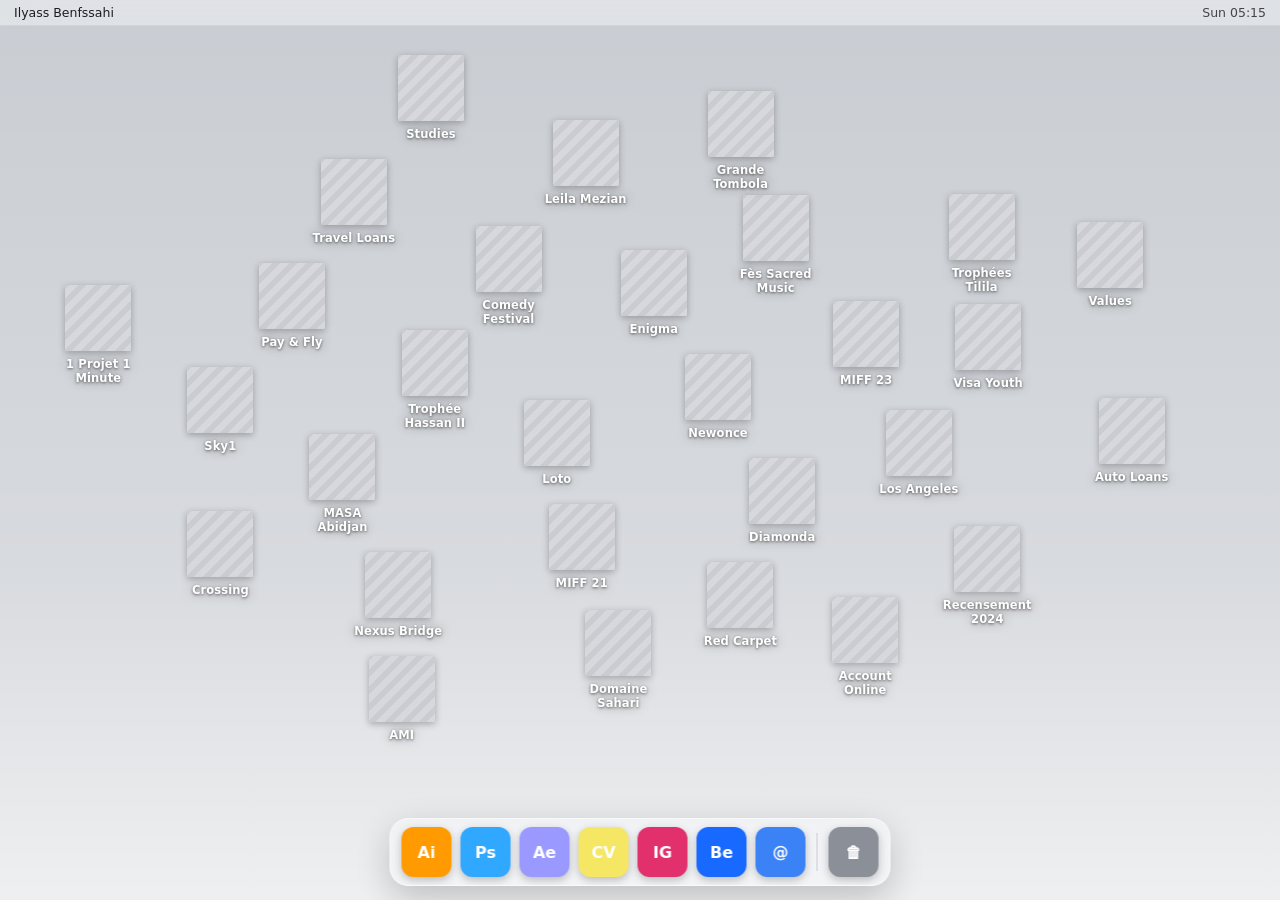
==== index.html @ 6f5c5b2f "Add files via upload" ====
<!DOCTYPE html>
<html lang="en">
<head>
<meta charset="utf-8">
<meta name="viewport" content="width=device-width, initial-scale=1">
<title>Ilyass Benfssahi</title>
<meta name="description" content="Graphic designer and art director. Casablanca.">
<meta property="og:title" content="Ilyass Benfssahi">
<meta property="og:type" content="website">
<link rel="stylesheet" href="styles.css">
</head>
<body>

<div class="wall" id="wall"></div>

<div class="menubar">
  <span class="menubar__name" id="mbName"></span>
  <span class="menubar__spacer"></span>
  <span class="menubar__clock" id="mbClock"></span>
</div>

<main class="desktop" id="desktop" aria-label="Desktop"></main>

<div class="windows" id="windows"></div>

<nav class="dock" id="dock" aria-label="Dock"></nav>

<!-- mobile falls back to a plain list -->
<section class="mlist" id="mlist" aria-label="Work"></section>

<script src="app.js"></script>
</body>
</html>
---- styles.css ----
/* =========================================================
   Desktop portfolio
   ========================================================= */

:root{
  --ui: -apple-system, BlinkMacSystemFont, "Segoe UI", Inter, system-ui, sans-serif;
  --label-shadow: 0 1px 3px rgba(0,0,0,.55), 0 0 12px rgba(0,0,0,.35);
  --sel: #2C6BED;
}

*,*::before,*::after{ box-sizing:border-box; }

html,body{ height:100%; }

body{
  margin:0;
  font-family:var(--ui);
  color:#fff;
  background:#B9BDC4;
  overflow:hidden;
  -webkit-font-smoothing:antialiased;
  user-select:none;
}

img{ display:block; max-width:100%; }
button{ font:inherit; color:inherit; background:none; border:0; padding:0; cursor:pointer; }

/* ---------- wallpaper ---------- */

.wall{
  position:fixed; inset:0;
  background:#C3C7CD center top / cover no-repeat;
  z-index:0;
}
.wall::after{
  content:"";
  position:absolute; inset:0;
  background:linear-gradient(180deg, rgba(255,255,255,.10), rgba(255,255,255,.34) 62%, rgba(255,255,255,.72));
}

/* ---------- menu bar ---------- */

.menubar{
  position:fixed; top:0; left:0; right:0; height:26px; z-index:60;
  display:flex; align-items:center; gap:14px;
  padding:0 14px;
  background:rgba(255,255,255,.42);
  backdrop-filter:blur(18px) saturate(160%);
  border-bottom:1px solid rgba(0,0,0,.06);
  color:#1B1D21;
  font-size:12.5px;
  font-weight:500;
}
.menubar__spacer{ flex:1; }
.menubar__clock{ font-variant-numeric:tabular-nums; opacity:.8; }

/* ---------- desktop icons ---------- */

.desktop{
  position:fixed; inset:26px 0 96px 0; z-index:10;
}

.icon{
  position:absolute;
  width:106px;
  display:flex; flex-direction:column; align-items:center; gap:5px;
  padding:5px 4px 6px;
  border-radius:7px;
  text-align:center;
  cursor:default;
  transition:background .12s;
}
.icon:hover{ background:rgba(255,255,255,.16); z-index:5; }
.icon.is-sel{ z-index:6; }
.icon.is-sel{ background:rgba(44,107,237,.28); }

.icon__thumb{
  width:66px; height:66px;
  object-fit:cover;
  border-radius:2px;
  background:#E8E8EA;
  box-shadow:0 2px 7px rgba(0,0,0,.28);
  pointer-events:none;
}
.icon__ph{
  width:66px; height:66px;
  border-radius:2px;
  background:repeating-linear-gradient(-45deg,#D6D8DC 0 6px,#CACCD1 6px 12px);
  box-shadow:0 2px 7px rgba(0,0,0,.28);
  pointer-events:none;
}
.icon__label{
  font-size:11.5px;
  font-weight:600;
  line-height:1.22;
  letter-spacing:.01em;
  text-shadow:var(--label-shadow);
  padding:1px 4px;
  border-radius:3px;
  pointer-events:none;
  overflow-wrap:anywhere;
}
.icon.is-sel .icon__label{ background:var(--sel); text-shadow:none; }

/* ---------- windows ---------- */

.windows{ position:fixed; inset:0; z-index:40; pointer-events:none; }

.win{
  position:absolute;
  width:min(760px, 88vw);
  max-height:78vh;
  display:flex; flex-direction:column;
  background:rgba(250,250,251,.96);
  backdrop-filter:blur(22px) saturate(150%);
  border:1px solid rgba(0,0,0,.13);
  border-radius:11px;
  box-shadow:0 26px 70px rgba(0,0,0,.34), 0 2px 8px rgba(0,0,0,.16);
  color:#16181C;
  pointer-events:auto;
  overflow:hidden;
  animation:pop .22s cubic-bezier(.2,.9,.3,1.2);
}
@keyframes pop{ from{ opacity:0; transform:scale(.94) translateY(8px); } }

.win__bar{
  display:flex; align-items:center; gap:8px;
  height:36px;
  padding:0 12px;
  background:rgba(236,237,239,.9);
  border-bottom:1px solid rgba(0,0,0,.09);
  cursor:grab;
  flex:none;
}
.win__bar:active{ cursor:grabbing; }

.dot{ width:12px; height:12px; border-radius:50%; flex:none; }
.dot--r{ background:#FF5F57; }
.dot--y{ background:#FEBC2E; }
.dot--g{ background:#28C840; }
.dot--r:hover{ filter:brightness(.9); }

.win__title{
  flex:1;
  text-align:center;
  font-size:13px;
  font-weight:600;
  color:#3A3D42;
  padding-right:52px;
  overflow:hidden; text-overflow:ellipsis; white-space:nowrap;
}

.win__body{
  overflow-y:auto;
  overscroll-behavior:contain;
  padding:22px 24px 28px;
  user-select:text;
}

.win__meta{
  display:flex; flex-wrap:wrap; gap:8px;
  margin-bottom:14px;
  font-size:11px;
  color:#6B6F76;
}
.win__meta span{
  border:1px solid rgba(0,0,0,.12);
  border-radius:3px;
  padding:2px 7px;
}
.win__text{
  font-size:14px;
  line-height:1.62;
  color:#3C4046;
  max-width:62ch;
  margin:0 0 20px;
  white-space:pre-line;
}
.win__media{ display:grid; gap:12px; }
.win__media img{ width:100%; border-radius:3px; background:#EDEEF0; }
.win__media .ph{
  aspect-ratio:4/3;
  border-radius:3px;
  display:grid; place-items:center;
  background:repeating-linear-gradient(-45deg,#E4E5E8 0 8px,#DBDCE0 8px 16px);
  color:#8C9098;
  font-size:12px;
}

/* ---------- dock ---------- */

.dock{
  position:fixed; z-index:50;
  left:50%; bottom:14px;
  transform:translateX(-50%);
  display:flex; align-items:flex-end; gap:9px;
  padding:8px 11px;
  background:rgba(255,255,255,.36);
  backdrop-filter:blur(24px) saturate(180%);
  border:1px solid rgba(255,255,255,.5);
  border-radius:19px;
  box-shadow:0 12px 34px rgba(0,0,0,.2);
  max-width:calc(100vw - 24px);
  overflow-x:auto;
  scrollbar-width:none;
}
.dock::-webkit-scrollbar{ display:none; }

.dockitem{
  position:relative;
  width:50px; height:50px;
  border-radius:12px;
  display:grid; place-items:center;
  font-size:16px; font-weight:700;
  color:#fff;
  box-shadow:0 3px 9px rgba(0,0,0,.24);
  transition:transform .18s cubic-bezier(.2,.9,.3,1.4);
  flex:none;
}
.dockitem img{ width:100%; height:100%; object-fit:cover; border-radius:12px; }
.dockitem:hover{ transform:translateY(-9px) scale(1.09); }

.dockitem__tip{
  position:absolute; bottom:calc(100% + 9px); left:50%;
  transform:translateX(-50%);
  background:rgba(28,30,34,.92);
  color:#fff;
  font-size:11px; font-weight:500;
  padding:3px 8px;
  border-radius:5px;
  white-space:nowrap;
  opacity:0; pointer-events:none;
  transition:opacity .16s;
}
.dockitem:hover .dockitem__tip{ opacity:1; }

.dock__sep{
  width:1px; height:38px;
  background:rgba(0,0,0,.16);
  margin:0 2px;
  align-self:center;
  flex:none;
}

/* ---------- mobile fallback ---------- */

.mlist{ display:none; }

@media (max-width:820px), (pointer:coarse){
  body{ overflow:auto; }
  .desktop,.windows,.dock{ display:none; }

  .wall{ position:absolute; height:62vh; }
  .wall::after{
    background:linear-gradient(180deg, rgba(255,255,255,.06), rgba(255,255,255,.55) 70%, #fff);
  }

  .menubar{ background:transparent; border:0; color:#fff; text-shadow:var(--label-shadow); }

  .mlist{
    display:block;
    position:relative; z-index:5;
    margin-top:52vh;
    background:#fff;
    border-radius:18px 18px 0 0;
    padding:22px 18px 60px;
    color:#16181C;
    min-height:60vh;
    box-shadow:0 -14px 40px rgba(0,0,0,.14);
  }
  .mlist__intro{
    font-size:17px; line-height:1.5; color:#3C4046;
    margin:0 0 24px; white-space:pre-line;
  }
  .mrow{
    display:flex; align-items:center; gap:13px;
    padding:11px 0;
    border-top:1px solid rgba(0,0,0,.09);
    width:100%; text-align:left;
  }
  .mrow img,.mrow .ph{
    width:52px; height:52px; flex:none;
    border-radius:3px; object-fit:cover;
    background:repeating-linear-gradient(-45deg,#E4E5E8 0 6px,#DBDCE0 6px 12px);
  }
  .mrow b{ display:block; font-size:15px; font-weight:600; }
  .mrow small{ display:block; font-size:12px; color:#7A7E85; }
  .mlinks{
    display:flex; flex-wrap:wrap; gap:14px;
    margin-top:28px; padding-top:18px;
    border-top:1px solid rgba(0,0,0,.09);
    font-size:13px; color:#2C6BED;
  }
}

@media (prefers-reduced-motion:reduce){
  *{ animation-duration:.001ms !important; transition-duration:.001ms !important; }
}
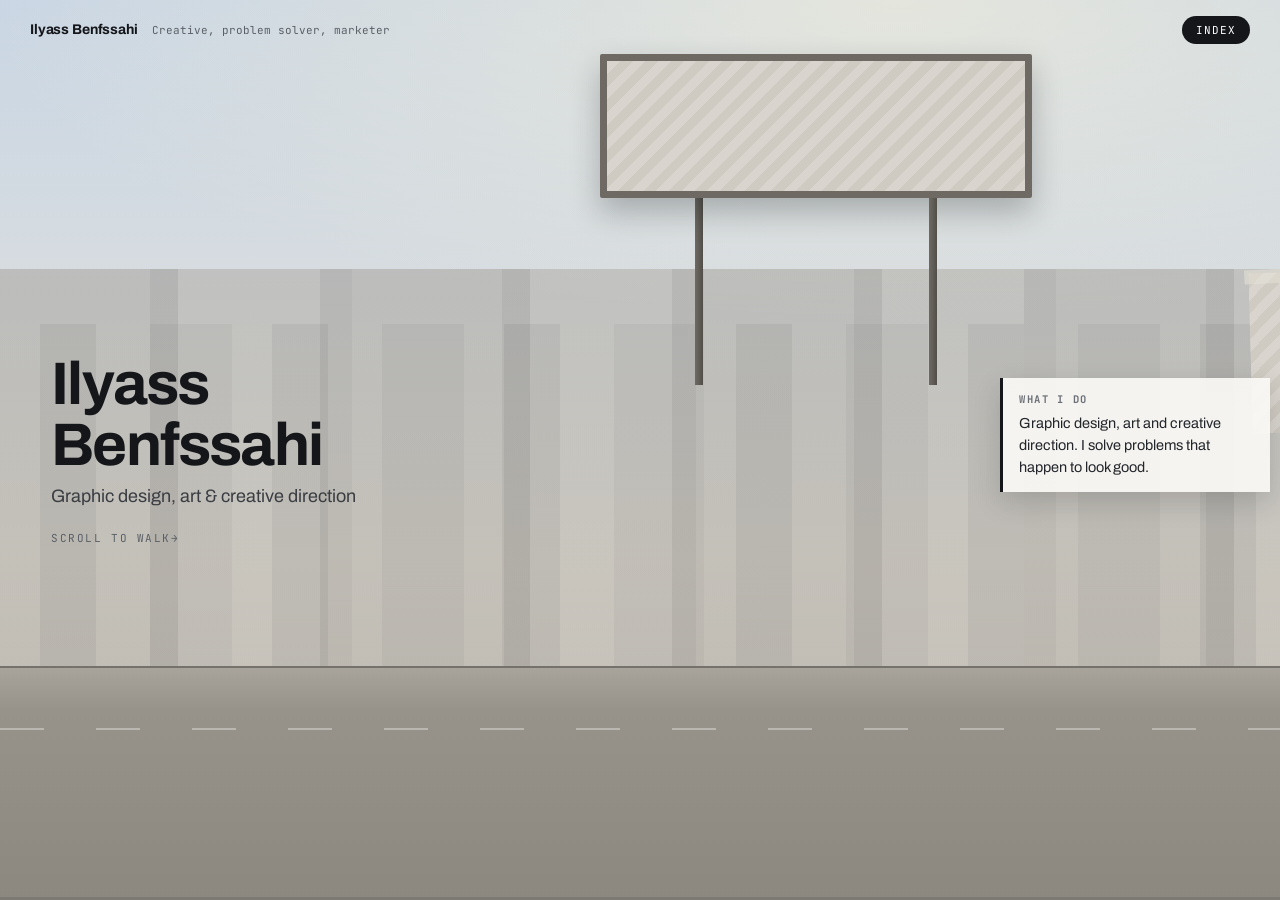
==== commit 12c81ebc: "Add files via upload" ====
--- a/index.html
+++ b/index.html
@@ -4,29 +4,57 @@
 <meta charset="utf-8">
 <meta name="viewport" content="width=device-width, initial-scale=1">
 <title>Ilyass Benfssahi</title>
-<meta name="description" content="Graphic designer and art director. Casablanca.">
+<meta name="description" content="Graphic design, art and creative direction. Casablanca.">
 <meta property="og:title" content="Ilyass Benfssahi">
 <meta property="og:type" content="website">
+<link rel="preconnect" href="https://fonts.googleapis.com">
+<link rel="preconnect" href="https://fonts.gstatic.com" crossorigin>
+<link href="https://fonts.googleapis.com/css2?family=Archivo:wght@400;500;600;700&family=JetBrains+Mono:wght@400;500&display=swap" rel="stylesheet">
 <link rel="stylesheet" href="styles.css">
 </head>
 <body>
 
-<div class="wall" id="wall"></div>
+<div class="sky" id="sky"></div>
 
-<div class="menubar">
-  <span class="menubar__name" id="mbName"></span>
-  <span class="menubar__spacer"></span>
-  <span class="menubar__clock" id="mbClock"></span>
+<header class="top">
+  <span class="top__name" id="tName"></span>
+  <span class="top__role" id="tRole"></span>
+  <span class="top__grow"></span>
+  <button class="top__index" id="tIndex">Index</button>
+</header>
+
+<!-- the street: one long horizontal strip -->
+<main class="street" id="street" aria-label="Street">
+  <div class="layer layer--far"  id="lFar"></div>
+  <div class="layer layer--mid"  id="lMid"></div>
+  <div class="layer layer--near" id="lNear"></div>
+  <div class="ground" id="ground"></div>
+  <div class="stage" id="stage"></div>
+</main>
+
+<div class="intro" id="intro">
+  <b id="iLine1"></b>
+  <span id="iLine2"></span>
+  <em id="iHint"></em>
 </div>
 
-<main class="desktop" id="desktop" aria-label="Desktop"></main>
+<div class="progress"><i id="progressBar"></i></div>
 
-<div class="windows" id="windows"></div>
+<!-- index overlay -->
+<div class="index" id="index" aria-hidden="true">
+  <button class="index__close" id="indexClose" aria-label="Close"></button>
+  <div class="index__inner">
+    <div class="index__services" id="idxServices"></div>
+    <ol class="index__list" id="idxList"></ol>
+    <div class="index__links" id="idxLinks"></div>
+  </div>
+</div>
 
-<nav class="dock" id="dock" aria-label="Dock"></nav>
-
-<!-- mobile falls back to a plain list -->
-<section class="mlist" id="mlist" aria-label="Work"></section>
+<!-- project sheet -->
+<div class="sheet" id="sheet" role="dialog" aria-modal="true" aria-hidden="true">
+  <button class="sheet__close" id="sheetClose" aria-label="Close"></button>
+  <div class="sheet__scroll" id="sheetScroll"></div>
+</div>
 
 <script src="app.js"></script>
 </body>
--- a/styles.css
+++ b/styles.css
@@ -1,11 +1,17 @@
 /* =========================================================
-   Desktop portfolio
+   The street
+   Work shown where it actually lives: billboards, walls,
+   windows, shelves. Scroll sideways to walk.
    ========================================================= */
 
 :root{
-  --ui: -apple-system, BlinkMacSystemFont, "Segoe UI", Inter, system-ui, sans-serif;
-  --label-shadow: 0 1px 3px rgba(0,0,0,.55), 0 0 12px rgba(0,0,0,.35);
-  --sel: #2C6BED;
+  --ui: "Archivo", system-ui, sans-serif;
+  --mono: "JetBrains Mono", ui-monospace, monospace;
+  --ink: #14161A;
+  --sky: #C9D6E4;
+  --concrete: #B9B4AC;
+  --concrete-d: #9C978F;
+  --shadow: rgba(20,22,26,.26);
 }
 
 *,*::before,*::after{ box-sizing:border-box; }
@@ -15,283 +21,505 @@
 body{
   margin:0;
   font-family:var(--ui);
-  color:#fff;
-  background:#B9BDC4;
+  color:var(--ink);
+  background:var(--sky);
   overflow:hidden;
   -webkit-font-smoothing:antialiased;
-  user-select:none;
 }
 
 img{ display:block; max-width:100%; }
 button{ font:inherit; color:inherit; background:none; border:0; padding:0; cursor:pointer; }
-
-/* ---------- wallpaper ---------- */
-
-.wall{
-  position:fixed; inset:0;
-  background:#C3C7CD center top / cover no-repeat;
-  z-index:0;
-}
-.wall::after{
+ol,ul{ margin:0; padding:0; list-style:none; }
+
+/* ---------- sky ---------- */
+
+.sky{
+  position:fixed; inset:0; z-index:0;
+  background:
+    linear-gradient(180deg, var(--sky) 0%, #E4E2DC 62%, #D8D4CC 100%);
+}
+.sky::after{
   content:"";
   position:absolute; inset:0;
-  background:linear-gradient(180deg, rgba(255,255,255,.10), rgba(255,255,255,.34) 62%, rgba(255,255,255,.72));
-}
-
-/* ---------- menu bar ---------- */
-
-.menubar{
-  position:fixed; top:0; left:0; right:0; height:26px; z-index:60;
-  display:flex; align-items:center; gap:14px;
-  padding:0 14px;
-  background:rgba(255,255,255,.42);
-  backdrop-filter:blur(18px) saturate(160%);
-  border-bottom:1px solid rgba(0,0,0,.06);
-  color:#1B1D21;
-  font-size:12.5px;
-  font-weight:500;
-}
-.menubar__spacer{ flex:1; }
-.menubar__clock{ font-variant-numeric:tabular-nums; opacity:.8; }
-
-/* ---------- desktop icons ---------- */
-
-.desktop{
-  position:fixed; inset:26px 0 96px 0; z-index:10;
-}
-
-.icon{
+  background:radial-gradient(120% 60% at 70% 0%, rgba(255,244,214,.5), transparent 60%);
+}
+
+/* ---------- the scrolling strip ---------- */
+
+.street{
+  position:fixed; inset:0; z-index:1;
+  overflow-x:auto;
+  overflow-y:hidden;
+  scrollbar-width:none;
+  -webkit-overflow-scrolling:touch;
+}
+.street::-webkit-scrollbar{ display:none; }
+
+.layer,.ground,.stage{
+  position:absolute; top:0; left:0;
+  height:100%;
+  pointer-events:none;
+}
+.stage{ pointer-events:none; }
+
+/* parallax bands, drawn in CSS until real art is dropped in */
+
+.layer--far{
+  background-repeat:repeat-x;
+  background-position:left 62%;
+  background-size:auto 42%;
+  opacity:.42;
+  filter:saturate(.5);
+}
+.layer--mid{
+  background-repeat:repeat-x;
+  background-position:left 68%;
+  background-size:auto 56%;
+  opacity:.72;
+}
+.layer--near{
+  background-repeat:repeat-x;
+  background-position:left bottom;
+  background-size:auto 74%;
+}
+
+/* fallback skyline when no scene art is supplied */
+.layer--far.is-drawn{
+  background-image:
+    repeating-linear-gradient(90deg,
+      transparent 0 40px,
+      rgba(90,96,106,.30) 40px 96px,
+      transparent 96px 150px,
+      rgba(90,96,106,.22) 150px 232px);
+}
+.layer--mid.is-drawn{
+  background-image:
+    repeating-linear-gradient(90deg,
+      rgba(148,142,132,.55) 0 150px,
+      rgba(126,120,111,.55) 150px 178px,
+      rgba(160,154,144,.55) 178px 320px,
+      rgba(132,126,117,.55) 320px 352px);
+}
+
+.ground{
+  height:26%;
+  top:auto; bottom:0;
+  background:
+    linear-gradient(180deg, #A9A49B 0%, #97928A 18%, #8C877F 100%);
+  border-top:2px solid rgba(60,58,54,.28);
+}
+.ground::before{
+  content:"";
+  position:absolute; left:0; right:0; top:26%;
+  height:2px;
+  background:repeating-linear-gradient(90deg,
+    rgba(255,255,255,.34) 0 44px, transparent 44px 96px);
+}
+
+/* =========================================================
+   SURFACES
+   ========================================================= */
+
+.slot{
   position:absolute;
-  width:106px;
-  display:flex; flex-direction:column; align-items:center; gap:5px;
-  padding:5px 4px 6px;
-  border-radius:7px;
-  text-align:center;
-  cursor:default;
-  transition:background .12s;
-}
-.icon:hover{ background:rgba(255,255,255,.16); z-index:5; }
-.icon.is-sel{ z-index:6; }
-.icon.is-sel{ background:rgba(44,107,237,.28); }
-
-.icon__thumb{
-  width:66px; height:66px;
-  object-fit:cover;
+  pointer-events:auto;
+  cursor:pointer;
+  transition:transform .5s cubic-bezier(.2,.9,.3,1.1);
+}
+.slot:hover{ transform:translateY(-4px); }
+.slot:focus-visible{ outline:3px solid #2C6BED; outline-offset:6px; }
+
+.slot__art{
+  position:absolute; inset:0;
+  overflow:hidden;
+  background:repeating-linear-gradient(-45deg,#D9D5CE 0 9px,#CFCAC2 9px 18px);
+}
+.slot__art img{ width:100%; height:100%; object-fit:cover; }
+
+.slot__cap{
+  position:absolute;
+  left:0; top:calc(100% + 7px);
+  font-family:var(--mono);
+  font-size:11px;
+  letter-spacing:.02em;
+  color:#3A3D42;
+  white-space:nowrap;
+  opacity:0;
+  transform:translateY(-4px);
+  transition:opacity .3s, transform .3s;
+}
+.slot:hover .slot__cap{ opacity:1; transform:none; }
+
+/* billboard — panel on two legs */
+.slot--billboard .slot__art{
+  border:7px solid #6E6A63;
   border-radius:2px;
-  background:#E8E8EA;
-  box-shadow:0 2px 7px rgba(0,0,0,.28);
+  box-shadow:0 14px 30px var(--shadow);
+}
+.slot--billboard::before,
+.slot--billboard::after{
+  content:"";
+  position:absolute; top:100%;
+  width:8px; height:130%;
+  background:linear-gradient(90deg,#6E6A63,#514E49);
+}
+.slot--billboard::before{ left:22%; }
+.slot--billboard::after{ right:22%; }
+
+/* pasted poster — torn edges, slight tilt */
+.slot--poster{ transform:rotate(var(--tilt,-.8deg)); }
+.slot--poster:hover{ transform:rotate(0deg) translateY(-4px); }
+.slot--poster .slot__art{
+  box-shadow:0 4px 12px rgba(20,22,26,.2);
+  clip-path:polygon(0 1%,100% 0,99.4% 99%,.6% 100%);
+}
+.slot--poster::after{
+  content:"";
+  position:absolute; inset:-4px -4px auto -4px; height:14px;
+  background:rgba(230,226,216,.55);
+  transform:rotate(-1.6deg);
+}
+
+/* bus shelter — glass panel in a frame */
+.slot--shelter .slot__art{
+  border:5px solid #55565A;
+  border-radius:3px;
+  box-shadow:0 10px 26px var(--shadow), inset 0 0 0 3px rgba(255,255,255,.5);
+}
+.slot--shelter::after{
+  content:"";
+  position:absolute; inset:0;
+  background:linear-gradient(112deg, rgba(255,255,255,.34) 0 22%, transparent 46%);
   pointer-events:none;
 }
-.icon__ph{
-  width:66px; height:66px;
+
+/* shop / branch window */
+.slot--window .slot__art,
+.slot--gallery .slot__art,
+.slot--vitrine .slot__art{
+  border:9px solid #4E4B47;
   border-radius:2px;
-  background:repeating-linear-gradient(-45deg,#D6D8DC 0 6px,#CACCD1 6px 12px);
-  box-shadow:0 2px 7px rgba(0,0,0,.28);
+  box-shadow:0 12px 30px var(--shadow), inset 0 0 26px rgba(0,0,0,.16);
+}
+.slot--window::after,
+.slot--gallery::after,
+.slot--vitrine::after{
+  content:"";
+  position:absolute; inset:0;
+  background:linear-gradient(100deg, rgba(255,255,255,.30) 0 30%, transparent 52%);
   pointer-events:none;
 }
-.icon__label{
-  font-size:11.5px;
-  font-weight:600;
-  line-height:1.22;
-  letter-spacing:.01em;
-  text-shadow:var(--label-shadow);
-  padding:1px 4px;
+
+/* shelf */
+.slot--shelf .slot__art{ box-shadow:0 8px 18px var(--shadow); }
+.slot--shelf::after{
+  content:"";
+  position:absolute; left:-14%; right:-14%; top:100%;
+  height:9px;
+  background:linear-gradient(180deg,#8E8880,#6F6A63);
+  border-radius:1px;
+}
+
+/* kiosk */
+.slot--kiosk .slot__art{
+  border:6px solid #3F5C52;
   border-radius:3px;
+  box-shadow:0 10px 24px var(--shadow);
+}
+
+/* flyer on the pavement */
+.slot--flyer{ transform:rotate(var(--tilt,7deg)); }
+.slot--flyer:hover{ transform:rotate(3deg) translateY(-3px); }
+.slot--flyer .slot__art{ box-shadow:0 3px 8px rgba(20,22,26,.28); }
+
+/* video board — lit screen */
+.slot--screen .slot__art{
+  border:5px solid #24262A;
+  border-radius:4px;
+  box-shadow:0 0 34px rgba(120,170,255,.35), 0 14px 30px var(--shadow);
+}
+.slot--screen::after{
+  content:"";
+  position:absolute; inset:0;
+  background:repeating-linear-gradient(180deg, rgba(255,255,255,.07) 0 2px, transparent 2px 4px);
   pointer-events:none;
-  overflow-wrap:anywhere;
-}
-.icon.is-sel .icon__label{ background:var(--sel); text-shadow:none; }
-
-/* ---------- windows ---------- */
-
-.windows{ position:fixed; inset:0; z-index:40; pointer-events:none; }
-
-.win{
+}
+
+/* =========================================================
+   SIGNS — the written bits, mounted on the wall
+   ========================================================= */
+
+.sign{
   position:absolute;
-  width:min(760px, 88vw);
-  max-height:78vh;
-  display:flex; flex-direction:column;
-  background:rgba(250,250,251,.96);
-  backdrop-filter:blur(22px) saturate(150%);
-  border:1px solid rgba(0,0,0,.13);
-  border-radius:11px;
-  box-shadow:0 26px 70px rgba(0,0,0,.34), 0 2px 8px rgba(0,0,0,.16);
-  color:#16181C;
+  width:270px;
   pointer-events:auto;
-  overflow:hidden;
-  animation:pop .22s cubic-bezier(.2,.9,.3,1.2);
-}
-@keyframes pop{ from{ opacity:0; transform:scale(.94) translateY(8px); } }
-
-.win__bar{
-  display:flex; align-items:center; gap:8px;
-  height:36px;
-  padding:0 12px;
-  background:rgba(236,237,239,.9);
-  border-bottom:1px solid rgba(0,0,0,.09);
-  cursor:grab;
-  flex:none;
-}
-.win__bar:active{ cursor:grabbing; }
-
-.dot{ width:12px; height:12px; border-radius:50%; flex:none; }
-.dot--r{ background:#FF5F57; }
-.dot--y{ background:#FEBC2E; }
-.dot--g{ background:#28C840; }
-.dot--r:hover{ filter:brightness(.9); }
-
-.win__title{
-  flex:1;
-  text-align:center;
-  font-size:13px;
-  font-weight:600;
+  background:rgba(250,249,246,.92);
+  border-left:3px solid var(--ink);
+  padding:14px 16px;
+  box-shadow:0 10px 26px rgba(20,22,26,.16);
+}
+.sign b{
+  display:block;
+  font-family:var(--mono);
+  font-size:10.5px;
+  letter-spacing:.16em;
+  text-transform:uppercase;
+  color:#6B6F76;
+  margin-bottom:7px;
+}
+.sign p{
+  margin:0;
+  font-size:14.5px;
+  line-height:1.5;
+  color:#22252A;
+}
+
+/* =========================================================
+   CHROME
+   ========================================================= */
+
+.top{
+  position:fixed; top:0; left:0; right:0; z-index:20;
+  display:flex; align-items:baseline; gap:14px;
+  padding:16px clamp(14px,3vw,30px);
+  pointer-events:none;
+}
+.top__name{
+  font-size:14px; font-weight:700; letter-spacing:-.01em;
+}
+.top__role{
+  font-family:var(--mono); font-size:11px; color:#5A5F66;
+}
+.top__grow{ flex:1; }
+.top__index{
+  pointer-events:auto;
+  font-family:var(--mono);
+  font-size:11px;
+  letter-spacing:.1em;
+  text-transform:uppercase;
+  background:var(--ink); color:#fff;
+  padding:7px 14px;
+  border-radius:100px;
+}
+
+.intro{
+  position:fixed; z-index:15;
+  left:clamp(14px,4vw,54px);
+  top:50%; transform:translateY(-50%);
+  max-width:min(420px, 74vw);
+  transition:opacity .5s, transform .5s;
+}
+.intro.is-gone{ opacity:0; transform:translateY(-50%) translateX(-22px); pointer-events:none; }
+.intro b{
+  display:block;
+  font-size:clamp(30px,5.4vw,60px);
+  line-height:1.02;
+  letter-spacing:-.03em;
+  margin-bottom:10px;
+}
+.intro span{
+  display:block;
+  font-size:clamp(14px,1.5vw,18px);
   color:#3A3D42;
-  padding-right:52px;
-  overflow:hidden; text-overflow:ellipsis; white-space:nowrap;
-}
-
-.win__body{
+  margin-bottom:22px;
+}
+.intro em{
+  font-family:var(--mono);
+  font-style:normal;
+  font-size:11px;
+  letter-spacing:.14em;
+  text-transform:uppercase;
+  color:#5A5F66;
+}
+.intro em::after{
+  content:" →";
+  display:inline-block;
+  animation:nudge 1.9s ease-in-out infinite;
+}
+@keyframes nudge{ 0%,100%{transform:translateX(0)} 50%{transform:translateX(6px)} }
+
+.progress{
+  position:fixed; left:0; right:0; bottom:0; z-index:20;
+  height:3px; background:rgba(20,22,26,.12);
+}
+.progress i{
+  display:block; height:100%; width:0;
+  background:var(--ink);
+}
+
+/* =========================================================
+   INDEX OVERLAY
+   ========================================================= */
+
+.index{
+  position:fixed; inset:0; z-index:40;
+  background:#F4F2ED;
   overflow-y:auto;
-  overscroll-behavior:contain;
-  padding:22px 24px 28px;
-  user-select:text;
-}
-
-.win__meta{
-  display:flex; flex-wrap:wrap; gap:8px;
-  margin-bottom:14px;
-  font-size:11px;
+  clip-path:inset(0 0 100% 0);
+  transition:clip-path .6s cubic-bezier(.65,0,.35,1);
+  visibility:hidden;
+}
+.index.is-open{ clip-path:inset(0 0 0 0); visibility:visible; }
+
+.index__inner{
+  max-width:1180px;
+  margin:0 auto;
+  padding:clamp(60px,9vh,110px) clamp(18px,4vw,54px) 70px;
+}
+
+.index__services{
+  display:grid;
+  grid-template-columns:repeat(auto-fit,minmax(180px,1fr));
+  gap:clamp(18px,3vw,40px);
+  padding-bottom:clamp(28px,4vw,50px);
+  border-bottom:1px solid rgba(20,22,26,.14);
+  margin-bottom:clamp(28px,4vw,50px);
+}
+.index__services h3{
+  font-family:var(--mono);
+  font-size:10.5px; font-weight:500;
+  letter-spacing:.16em; text-transform:uppercase;
   color:#6B6F76;
-}
-.win__meta span{
-  border:1px solid rgba(0,0,0,.12);
-  border-radius:3px;
-  padding:2px 7px;
-}
-.win__text{
-  font-size:14px;
-  line-height:1.62;
-  color:#3C4046;
+  margin:0 0 10px;
+}
+.index__services li{
+  font-size:14px; line-height:1.7; color:#22252A;
+}
+
+.index__list li{ border-bottom:1px solid rgba(20,22,26,.1); }
+.index__list button{
+  display:flex; align-items:baseline; gap:16px;
+  width:100%; text-align:left;
+  padding:13px 2px;
+}
+.index__list .n{
+  font-family:var(--mono); font-size:11px; color:#8A8F98; width:26px; flex:none;
+}
+.index__list .t{
+  font-size:clamp(17px,2vw,25px); font-weight:600; letter-spacing:-.02em;
+  flex:1 1 auto;
+}
+.index__list .c{ font-size:13px; color:#5A5F66; }
+.index__list button:hover .t{ text-decoration:underline; text-underline-offset:3px; }
+
+.index__links{
+  display:flex; gap:clamp(14px,2.4vw,32px); flex-wrap:wrap;
+  margin-top:clamp(30px,5vw,56px);
+  padding-top:20px;
+  border-top:1px solid rgba(20,22,26,.14);
+  font-family:var(--mono); font-size:11.5px;
+}
+
+.index__close,.sheet__close{
+  position:fixed; z-index:3;
+  top:clamp(14px,2.4vw,26px); right:clamp(14px,3vw,30px);
+  width:38px; height:38px; border-radius:50%;
+  background:var(--ink);
+  transition:transform .45s cubic-bezier(.2,.9,.3,1.2);
+}
+.index__close::before,.index__close::after,
+.sheet__close::before,.sheet__close::after{
+  content:""; position:absolute; top:50%; left:50%;
+  width:13px; height:1.5px; background:#fff;
+}
+.index__close::before,.sheet__close::before{ transform:translate(-50%,-50%) rotate(45deg); }
+.index__close::after, .sheet__close::after{ transform:translate(-50%,-50%) rotate(-45deg); }
+.index__close:hover,.sheet__close:hover{ transform:rotate(90deg); }
+
+/* =========================================================
+   PROJECT SHEET
+   ========================================================= */
+
+.sheet{
+  position:fixed; inset:0; z-index:50;
+  background:#FAF9F6;
+  transform:translateY(100%);
+  transition:transform .6s cubic-bezier(.65,0,.35,1);
+  visibility:hidden;
+}
+.sheet.is-open{ transform:none; visibility:visible; }
+
+.sheet__scroll{
+  height:100%; overflow-y:auto; overscroll-behavior:contain;
+  padding:clamp(56px,9vh,100px) clamp(18px,4vw,54px) 80px;
+}
+.sheet__inner{ max-width:960px; margin:0 auto; }
+
+.sheet__eyebrow{
+  font-family:var(--mono); font-size:11px;
+  letter-spacing:.16em; text-transform:uppercase; color:#6B6F76;
+}
+.sheet__title{
+  font-size:clamp(28px,5.4vw,62px);
+  line-height:1.02; letter-spacing:-.03em;
+  margin:10px 0 18px;
+}
+.sheet__meta{
+  display:flex; flex-wrap:wrap; gap:10px;
+  padding:12px 0;
+  border-top:1px solid rgba(20,22,26,.14);
+  border-bottom:1px solid rgba(20,22,26,.14);
+  font-family:var(--mono); font-size:11px; color:#5A5F66;
+}
+.sheet__text{
+  font-size:clamp(14px,1.4vw,17px);
+  line-height:1.68; color:#2E3136;
   max-width:62ch;
-  margin:0 0 20px;
+  margin:clamp(20px,3vw,34px) 0;
   white-space:pre-line;
 }
-.win__media{ display:grid; gap:12px; }
-.win__media img{ width:100%; border-radius:3px; background:#EDEEF0; }
-.win__media .ph{
-  aspect-ratio:4/3;
-  border-radius:3px;
+.sheet__media{ display:grid; gap:12px; }
+.sheet__media img,.sheet__media video{ width:100%; border-radius:4px; background:#EAE7E1; }
+.sheet__media .ph{
+  aspect-ratio:4/3; border-radius:4px;
   display:grid; place-items:center;
-  background:repeating-linear-gradient(-45deg,#E4E5E8 0 8px,#DBDCE0 8px 16px);
-  color:#8C9098;
-  font-size:12px;
-}
-
-/* ---------- dock ---------- */
-
-.dock{
-  position:fixed; z-index:50;
-  left:50%; bottom:14px;
-  transform:translateX(-50%);
-  display:flex; align-items:flex-end; gap:9px;
-  padding:8px 11px;
-  background:rgba(255,255,255,.36);
-  backdrop-filter:blur(24px) saturate(180%);
-  border:1px solid rgba(255,255,255,.5);
-  border-radius:19px;
-  box-shadow:0 12px 34px rgba(0,0,0,.2);
-  max-width:calc(100vw - 24px);
-  overflow-x:auto;
-  scrollbar-width:none;
-}
-.dock::-webkit-scrollbar{ display:none; }
-
-.dockitem{
-  position:relative;
-  width:50px; height:50px;
-  border-radius:12px;
-  display:grid; place-items:center;
-  font-size:16px; font-weight:700;
-  color:#fff;
-  box-shadow:0 3px 9px rgba(0,0,0,.24);
-  transition:transform .18s cubic-bezier(.2,.9,.3,1.4);
-  flex:none;
-}
-.dockitem img{ width:100%; height:100%; object-fit:cover; border-radius:12px; }
-.dockitem:hover{ transform:translateY(-9px) scale(1.09); }
-
-.dockitem__tip{
-  position:absolute; bottom:calc(100% + 9px); left:50%;
-  transform:translateX(-50%);
-  background:rgba(28,30,34,.92);
-  color:#fff;
-  font-size:11px; font-weight:500;
-  padding:3px 8px;
-  border-radius:5px;
-  white-space:nowrap;
-  opacity:0; pointer-events:none;
-  transition:opacity .16s;
-}
-.dockitem:hover .dockitem__tip{ opacity:1; }
-
-.dock__sep{
-  width:1px; height:38px;
-  background:rgba(0,0,0,.16);
-  margin:0 2px;
-  align-self:center;
-  flex:none;
-}
-
-/* ---------- mobile fallback ---------- */
-
-.mlist{ display:none; }
-
-@media (max-width:820px), (pointer:coarse){
-  body{ overflow:auto; }
-  .desktop,.windows,.dock{ display:none; }
-
-  .wall{ position:absolute; height:62vh; }
-  .wall::after{
-    background:linear-gradient(180deg, rgba(255,255,255,.06), rgba(255,255,255,.55) 70%, #fff);
-  }
-
-  .menubar{ background:transparent; border:0; color:#fff; text-shadow:var(--label-shadow); }
-
-  .mlist{
-    display:block;
-    position:relative; z-index:5;
-    margin-top:52vh;
-    background:#fff;
-    border-radius:18px 18px 0 0;
-    padding:22px 18px 60px;
-    color:#16181C;
-    min-height:60vh;
-    box-shadow:0 -14px 40px rgba(0,0,0,.14);
-  }
-  .mlist__intro{
-    font-size:17px; line-height:1.5; color:#3C4046;
-    margin:0 0 24px; white-space:pre-line;
-  }
-  .mrow{
-    display:flex; align-items:center; gap:13px;
-    padding:11px 0;
-    border-top:1px solid rgba(0,0,0,.09);
-    width:100%; text-align:left;
-  }
-  .mrow img,.mrow .ph{
-    width:52px; height:52px; flex:none;
-    border-radius:3px; object-fit:cover;
-    background:repeating-linear-gradient(-45deg,#E4E5E8 0 6px,#DBDCE0 6px 12px);
-  }
-  .mrow b{ display:block; font-size:15px; font-weight:600; }
-  .mrow small{ display:block; font-size:12px; color:#7A7E85; }
-  .mlinks{
-    display:flex; flex-wrap:wrap; gap:14px;
-    margin-top:28px; padding-top:18px;
-    border-top:1px solid rgba(0,0,0,.09);
-    font-size:13px; color:#2C6BED;
-  }
-}
+  background:repeating-linear-gradient(-45deg,#E4E1DB 0 9px,#DAD7D0 9px 18px);
+  color:#8A8F98; font-family:var(--mono); font-size:11px;
+}
+.sheet__credits{
+  margin-top:clamp(26px,4vw,46px);
+  padding-top:18px;
+  border-top:1px solid rgba(20,22,26,.14);
+}
+.sheet__credits h4{
+  font-family:var(--mono); font-size:10.5px; font-weight:500;
+  letter-spacing:.16em; text-transform:uppercase; color:#6B6F76;
+  margin:0 0 10px;
+}
+.credit{ display:flex; gap:12px; font-size:13.5px; margin-bottom:5px; }
+.credit dt{ color:#6B6F76; min-width:96px; flex:none; }
+.credit dd{ margin:0; }
+
+.sheet__next{
+  display:flex; align-items:baseline; justify-content:space-between;
+  gap:16px; flex-wrap:wrap;
+  width:100%; text-align:left;
+  margin-top:clamp(34px,6vw,70px);
+  padding-top:20px;
+  border-top:1px solid rgba(20,22,26,.14);
+}
+.sheet__next small{
+  font-family:var(--mono); font-size:10.5px;
+  letter-spacing:.16em; text-transform:uppercase; color:#6B6F76;
+}
+.sheet__next b{ font-size:clamp(19px,3vw,36px); letter-spacing:-.02em; }
+
+/* =========================================================
+   MOBILE — the street doesn't work small, so it doesn't try
+   ========================================================= */
+
+body[data-mode="mobile"]{ overflow:auto; }
+body[data-mode="mobile"] .street,
+body[data-mode="mobile"] .intro,
+body[data-mode="mobile"] .progress{ display:none; }
+body[data-mode="mobile"] .index{
+  position:static; clip-path:none; visibility:visible;
+  background:transparent; overflow:visible;
+}
+body[data-mode="mobile"] .index__close{ display:none; }
+body[data-mode="mobile"] .top{ position:static; }
+body[data-mode="mobile"] .top__index{ display:none; }
+body[data-mode="mobile"] .sky{ height:100%; }
 
 @media (prefers-reduced-motion:reduce){
   *{ animation-duration:.001ms !important; transition-duration:.001ms !important; }
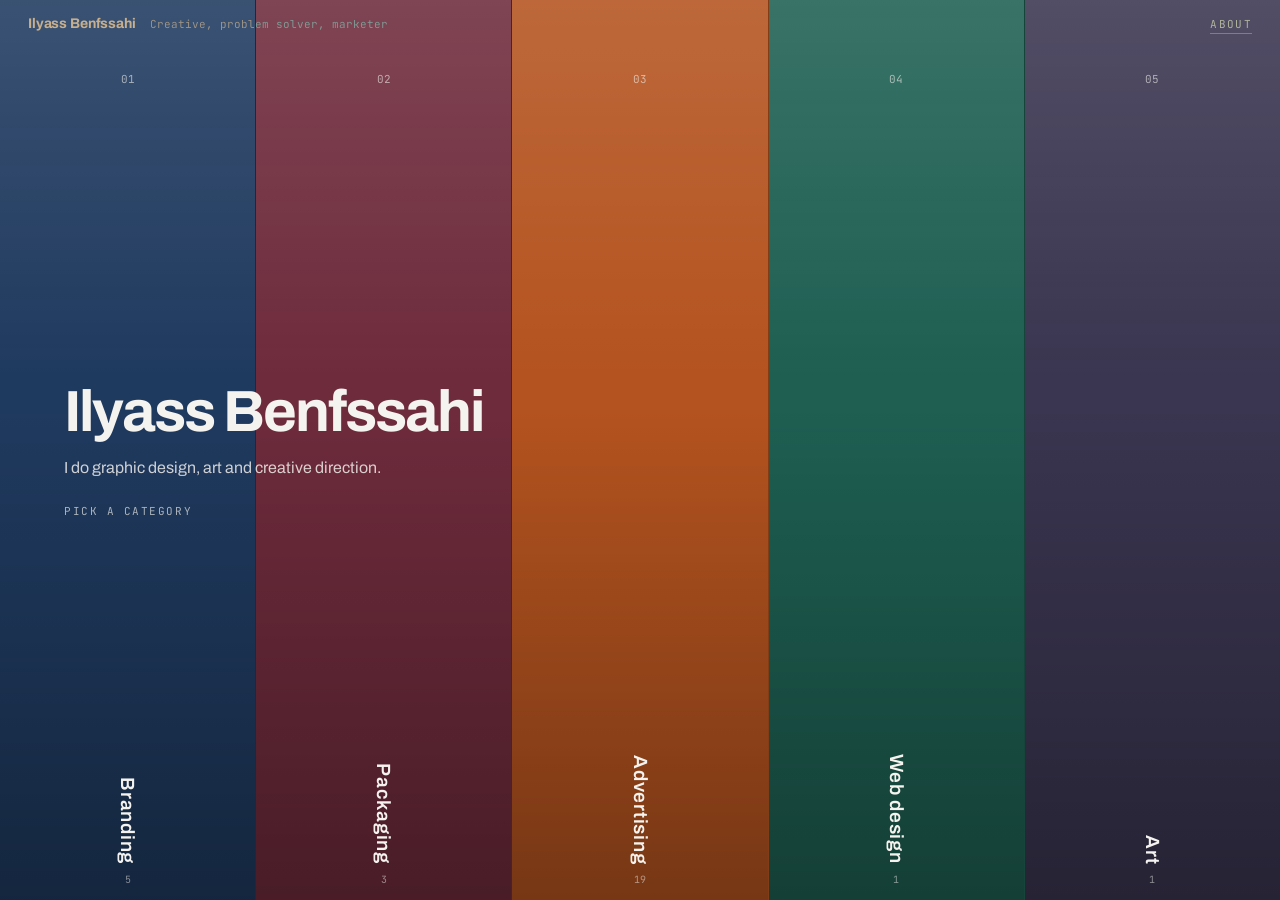
==== commit 4e9c5e28: "Add files via upload" ====
--- a/index.html
+++ b/index.html
@@ -14,45 +14,33 @@
 </head>
 <body>
 
-<div class="sky" id="sky"></div>
-
-<header class="top">
-  <span class="top__name" id="tName"></span>
-  <span class="top__role" id="tRole"></span>
-  <span class="top__grow"></span>
-  <button class="top__index" id="tIndex">Index</button>
+<header class="mast">
+  <button class="mast__name" id="mHome"></button>
+  <span class="mast__role" id="mRole"></span>
+  <span class="mast__grow"></span>
+  <button class="mast__about" id="mAbout">About</button>
 </header>
 
-<!-- the street: one long horizontal strip -->
-<main class="street" id="street" aria-label="Street">
-  <div class="layer layer--far"  id="lFar"></div>
-  <div class="layer layer--mid"  id="lMid"></div>
-  <div class="layer layer--near" id="lNear"></div>
-  <div class="ground" id="ground"></div>
-  <div class="stage" id="stage"></div>
-</main>
+<main class="panels" id="panels" aria-label="Categories"></main>
 
-<div class="intro" id="intro">
-  <b id="iLine1"></b>
-  <span id="iLine2"></span>
-  <em id="iHint"></em>
+<div class="hero" id="hero">
+  <h1 id="hName"></h1>
+  <p id="hAbout"></p>
+  <span class="hero__hint">Pick a category</span>
 </div>
 
-<div class="progress"><i id="progressBar"></i></div>
-
-<!-- index overlay -->
-<div class="index" id="index" aria-hidden="true">
-  <button class="index__close" id="indexClose" aria-label="Close"></button>
-  <div class="index__inner">
-    <div class="index__services" id="idxServices"></div>
-    <ol class="index__list" id="idxList"></ol>
-    <div class="index__links" id="idxLinks"></div>
+<div class="about" id="aboutPanel" aria-hidden="true">
+  <button class="x" id="aboutClose" aria-label="Close"></button>
+  <div class="about__inner">
+    <h2 id="aName"></h2>
+    <div class="about__text" id="aText"></div>
+    <div class="about__services" id="aServices"></div>
+    <div class="about__links" id="aLinks"></div>
   </div>
 </div>
 
-<!-- project sheet -->
 <div class="sheet" id="sheet" role="dialog" aria-modal="true" aria-hidden="true">
-  <button class="sheet__close" id="sheetClose" aria-label="Close"></button>
+  <button class="x" id="sheetClose" aria-label="Close"></button>
   <div class="sheet__scroll" id="sheetScroll"></div>
 </div>
 
--- a/styles.css
+++ b/styles.css
@@ -1,525 +1,404 @@
 /* =========================================================
-   The street
-   Work shown where it actually lives: billboards, walls,
-   windows, shelves. Scroll sideways to walk.
+   Categories as panels
+   All five always on screen. Click one, it takes the room.
    ========================================================= */
 
 :root{
   --ui: "Archivo", system-ui, sans-serif;
   --mono: "JetBrains Mono", ui-monospace, monospace;
-  --ink: #14161A;
-  --sky: #C9D6E4;
-  --concrete: #B9B4AC;
-  --concrete-d: #9C978F;
-  --shadow: rgba(20,22,26,.26);
+  --paper: #F5F3EF;
+  --ink: #15171B;
+  --e: cubic-bezier(.65,0,.25,1);
 }
 
 *,*::before,*::after{ box-sizing:border-box; }
-
 html,body{ height:100%; }
 
 body{
   margin:0;
   font-family:var(--ui);
-  color:var(--ink);
-  background:var(--sky);
+  background:var(--ink);
+  color:var(--paper);
   overflow:hidden;
   -webkit-font-smoothing:antialiased;
 }
 
 img{ display:block; max-width:100%; }
 button{ font:inherit; color:inherit; background:none; border:0; padding:0; cursor:pointer; }
-ol,ul{ margin:0; padding:0; list-style:none; }
-
-/* ---------- sky ---------- */
-
-.sky{
-  position:fixed; inset:0; z-index:0;
-  background:
-    linear-gradient(180deg, var(--sky) 0%, #E4E2DC 62%, #D8D4CC 100%);
-}
-.sky::after{
+ul,ol{ margin:0; padding:0; list-style:none; }
+a{ color:inherit; text-decoration:none; }
+
+/* ---------- masthead ---------- */
+
+.mast{
+  position:fixed; top:0; left:0; right:0; z-index:30;
+  display:flex; align-items:baseline; gap:14px;
+  padding:16px clamp(14px,3vw,28px);
+  mix-blend-mode:difference;
+  pointer-events:none;
+}
+.mast__name{
+  pointer-events:auto;
+  font-size:14px; font-weight:700; letter-spacing:-.01em;
+  color:#fff;
+}
+.mast__role{
+  font-family:var(--mono); font-size:11px; color:#fff; opacity:.7;
+}
+.mast__grow{ flex:1; }
+.mast__about{
+  pointer-events:auto;
+  font-family:var(--mono); font-size:11px;
+  letter-spacing:.12em; text-transform:uppercase;
+  color:#fff;
+  border-bottom:1px solid rgba(255,255,255,.5);
+  padding-bottom:2px;
+}
+
+/* ---------- the panels ---------- */
+
+.panels{
+  position:fixed; inset:0; z-index:10;
+  display:flex;
+}
+
+.panel{
+  position:relative;
+  flex:1 1 0;
+  min-width:0;
+  background:var(--c);
+  border-right:1px solid rgba(0,0,0,.28);
+  cursor:pointer;
+  overflow:hidden;
+  transition:flex-grow .72s var(--e);
+}
+.panel:last-child{ border-right:0; }
+
+/* a soft vertical wash so the flat colour has some depth */
+.panel::before{
   content:"";
   position:absolute; inset:0;
-  background:radial-gradient(120% 60% at 70% 0%, rgba(255,244,214,.5), transparent 60%);
-}
-
-/* ---------- the scrolling strip ---------- */
-
-.street{
-  position:fixed; inset:0; z-index:1;
-  overflow-x:auto;
-  overflow-y:hidden;
-  scrollbar-width:none;
-  -webkit-overflow-scrolling:touch;
-}
-.street::-webkit-scrollbar{ display:none; }
-
-.layer,.ground,.stage{
-  position:absolute; top:0; left:0;
-  height:100%;
+  background:
+    linear-gradient(180deg, rgba(255,255,255,.12), transparent 42%),
+    linear-gradient(0deg, rgba(0,0,0,.34), transparent 55%);
   pointer-events:none;
 }
-.stage{ pointer-events:none; }
-
-/* parallax bands, drawn in CSS until real art is dropped in */
-
-.layer--far{
-  background-repeat:repeat-x;
-  background-position:left 62%;
-  background-size:auto 42%;
-  opacity:.42;
-  filter:saturate(.5);
-}
-.layer--mid{
-  background-repeat:repeat-x;
-  background-position:left 68%;
-  background-size:auto 56%;
-  opacity:.72;
-}
-.layer--near{
-  background-repeat:repeat-x;
-  background-position:left bottom;
-  background-size:auto 74%;
-}
-
-/* fallback skyline when no scene art is supplied */
-.layer--far.is-drawn{
-  background-image:
-    repeating-linear-gradient(90deg,
-      transparent 0 40px,
-      rgba(90,96,106,.30) 40px 96px,
-      transparent 96px 150px,
-      rgba(90,96,106,.22) 150px 232px);
-}
-.layer--mid.is-drawn{
-  background-image:
-    repeating-linear-gradient(90deg,
-      rgba(148,142,132,.55) 0 150px,
-      rgba(126,120,111,.55) 150px 178px,
-      rgba(160,154,144,.55) 178px 320px,
-      rgba(132,126,117,.55) 320px 352px);
-}
-
-.ground{
-  height:26%;
-  top:auto; bottom:0;
-  background:
-    linear-gradient(180deg, #A9A49B 0%, #97928A 18%, #8C877F 100%);
-  border-top:2px solid rgba(60,58,54,.28);
-}
-.ground::before{
+.panel::after{
   content:"";
-  position:absolute; left:0; right:0; top:26%;
-  height:2px;
-  background:repeating-linear-gradient(90deg,
-    rgba(255,255,255,.34) 0 44px, transparent 44px 96px);
-}
-
-/* =========================================================
-   SURFACES
-   ========================================================= */
-
-.slot{
+  position:absolute; inset:0;
+  background:rgba(0,0,0,.26);
+  opacity:0;
+  transition:opacity .5s var(--e);
+  pointer-events:none;
+}
+.panels.has-open .panel:not(.is-open)::after{ opacity:1; }
+.panels.has-open .panel:not(.is-open):hover::after{ opacity:.5; }
+
+.panel__label{
   position:absolute;
-  pointer-events:auto;
-  cursor:pointer;
-  transition:transform .5s cubic-bezier(.2,.9,.3,1.1);
-}
-.slot:hover{ transform:translateY(-4px); }
-.slot:focus-visible{ outline:3px solid #2C6BED; outline-offset:6px; }
-
-.slot__art{
-  position:absolute; inset:0;
-  overflow:hidden;
-  background:repeating-linear-gradient(-45deg,#D9D5CE 0 9px,#CFCAC2 9px 18px);
-}
-.slot__art img{ width:100%; height:100%; object-fit:cover; }
-
-.slot__cap{
+  left:50%; bottom:clamp(26px,4vh,56px);
+  transform:translateX(-50%);
+  writing-mode:vertical-rl;
+  text-orientation:mixed;
+  font-size:clamp(15px,1.5vw,20px);
+  font-weight:600;
+  letter-spacing:.04em;
+  white-space:nowrap;
+  z-index:2;
+  transition:opacity .4s;
+}
+.panel__n{
   position:absolute;
-  left:0; top:calc(100% + 7px);
+  left:50%; top:clamp(58px,8vh,86px);
+  transform:translateX(-50%);
   font-family:var(--mono);
   font-size:11px;
-  letter-spacing:.02em;
-  color:#3A3D42;
-  white-space:nowrap;
+  opacity:.6;
+  z-index:2;
+}
+.panel__count{
+  position:absolute;
+  left:50%; bottom:clamp(10px,1.6vh,20px);
+  transform:translateX(-50%);
+  font-family:var(--mono);
+  font-size:10px;
+  opacity:.5;
+  z-index:2;
+}
+
+/* open state */
+.panels.has-open .panel{ flex-grow:.34; cursor:pointer; }
+.panels.has-open .panel.is-open{ flex-grow:9; cursor:default; }
+.panel.is-open .panel__label,
+.panel.is-open .panel__n,
+.panel.is-open .panel__count{ opacity:0; }
+
+/* ---------- work inside a panel ---------- */
+
+.work{
+  position:absolute; inset:0;
+  z-index:3;
+  display:flex; flex-direction:column;
   opacity:0;
-  transform:translateY(-4px);
-  transition:opacity .3s, transform .3s;
-}
-.slot:hover .slot__cap{ opacity:1; transform:none; }
-
-/* billboard — panel on two legs */
-.slot--billboard .slot__art{
-  border:7px solid #6E6A63;
-  border-radius:2px;
-  box-shadow:0 14px 30px var(--shadow);
-}
-.slot--billboard::before,
-.slot--billboard::after{
-  content:"";
-  position:absolute; top:100%;
-  width:8px; height:130%;
-  background:linear-gradient(90deg,#6E6A63,#514E49);
-}
-.slot--billboard::before{ left:22%; }
-.slot--billboard::after{ right:22%; }
-
-/* pasted poster — torn edges, slight tilt */
-.slot--poster{ transform:rotate(var(--tilt,-.8deg)); }
-.slot--poster:hover{ transform:rotate(0deg) translateY(-4px); }
-.slot--poster .slot__art{
-  box-shadow:0 4px 12px rgba(20,22,26,.2);
-  clip-path:polygon(0 1%,100% 0,99.4% 99%,.6% 100%);
-}
-.slot--poster::after{
-  content:"";
-  position:absolute; inset:-4px -4px auto -4px; height:14px;
-  background:rgba(230,226,216,.55);
-  transform:rotate(-1.6deg);
-}
-
-/* bus shelter — glass panel in a frame */
-.slot--shelter .slot__art{
-  border:5px solid #55565A;
+  visibility:hidden;
+  transition:opacity .45s var(--e) .18s;
+}
+.panel.is-open .work{ opacity:1; visibility:visible; }
+
+.work__head{
+  flex:none;
+  padding:clamp(52px,8vh,88px) clamp(18px,3vw,44px) clamp(12px,2vh,20px);
+  display:flex; align-items:flex-end; gap:16px; flex-wrap:wrap;
+}
+.work__head h2{
+  font-size:clamp(22px,3.4vw,44px);
+  font-weight:700;
+  letter-spacing:-.03em;
+  margin:0;
+}
+.work__head p{
+  margin:0;
+  font-size:clamp(12px,1.15vw,15px);
+  opacity:.72;
+  max-width:46ch;
+  flex:1 1 240px;
+}
+
+.work__grid{
+  flex:1 1 auto;
+  min-height:0;
+  overflow-y:auto;
+  overscroll-behavior:contain;
+  padding:6px clamp(18px,3vw,44px) clamp(24px,4vh,50px);
+  display:grid;
+  grid-template-columns:repeat(auto-fill,minmax(200px,1fr));
+  gap:clamp(12px,1.6vw,22px);
+  align-content:start;
+}
+
+.card{ text-align:left; }
+.card__img{
+  display:block;
+  position:relative;
+  aspect-ratio:4/5;
+  overflow:hidden;
   border-radius:3px;
-  box-shadow:0 10px 26px var(--shadow), inset 0 0 0 3px rgba(255,255,255,.5);
-}
-.slot--shelter::after{
-  content:"";
+  background:rgba(255,255,255,.10);
+}
+.card__img img{
+  width:100%; height:100%; object-fit:cover;
+  transition:transform 1s var(--e);
+}
+.card:hover .card__img img{ transform:scale(1.05); }
+.card__ph{
   position:absolute; inset:0;
-  background:linear-gradient(112deg, rgba(255,255,255,.34) 0 22%, transparent 46%);
+  display:grid; place-items:center;
+  background:repeating-linear-gradient(-45deg, rgba(255,255,255,.09) 0 8px, rgba(255,255,255,.04) 8px 16px);
+  font-family:var(--mono); font-size:10px; opacity:.55;
+}
+.card b{
+  display:block;
+  line-height:1.25;
+  font-size:13.5px; font-weight:600;
+  margin-top:8px;
+}
+.card small{
+  display:block;
+  font-size:11.5px; opacity:.66;
+}
+
+/* ---------- hero over the closed panels ---------- */
+
+.hero{
+  position:fixed; z-index:20;
+  left:clamp(16px,5vw,72px);
+  top:50%; transform:translateY(-50%);
+  max-width:min(430px,72vw);
   pointer-events:none;
-}
-
-/* shop / branch window */
-.slot--window .slot__art,
-.slot--gallery .slot__art,
-.slot--vitrine .slot__art{
-  border:9px solid #4E4B47;
-  border-radius:2px;
-  box-shadow:0 12px 30px var(--shadow), inset 0 0 26px rgba(0,0,0,.16);
-}
-.slot--window::after,
-.slot--gallery::after,
-.slot--vitrine::after{
-  content:"";
-  position:absolute; inset:0;
-  background:linear-gradient(100deg, rgba(255,255,255,.30) 0 30%, transparent 52%);
-  pointer-events:none;
-}
-
-/* shelf */
-.slot--shelf .slot__art{ box-shadow:0 8px 18px var(--shadow); }
-.slot--shelf::after{
-  content:"";
-  position:absolute; left:-14%; right:-14%; top:100%;
-  height:9px;
-  background:linear-gradient(180deg,#8E8880,#6F6A63);
-  border-radius:1px;
-}
-
-/* kiosk */
-.slot--kiosk .slot__art{
-  border:6px solid #3F5C52;
-  border-radius:3px;
-  box-shadow:0 10px 24px var(--shadow);
-}
-
-/* flyer on the pavement */
-.slot--flyer{ transform:rotate(var(--tilt,7deg)); }
-.slot--flyer:hover{ transform:rotate(3deg) translateY(-3px); }
-.slot--flyer .slot__art{ box-shadow:0 3px 8px rgba(20,22,26,.28); }
-
-/* video board — lit screen */
-.slot--screen .slot__art{
-  border:5px solid #24262A;
-  border-radius:4px;
-  box-shadow:0 0 34px rgba(120,170,255,.35), 0 14px 30px var(--shadow);
-}
-.slot--screen::after{
-  content:"";
-  position:absolute; inset:0;
-  background:repeating-linear-gradient(180deg, rgba(255,255,255,.07) 0 2px, transparent 2px 4px);
-  pointer-events:none;
-}
-
-/* =========================================================
-   SIGNS — the written bits, mounted on the wall
-   ========================================================= */
-
-.sign{
-  position:absolute;
-  width:270px;
-  pointer-events:auto;
-  background:rgba(250,249,246,.92);
-  border-left:3px solid var(--ink);
-  padding:14px 16px;
-  box-shadow:0 10px 26px rgba(20,22,26,.16);
-}
-.sign b{
-  display:block;
+  transition:opacity .45s var(--e), transform .45s var(--e);
+}
+.hero.is-gone{ opacity:0; transform:translateY(-50%) translateX(-24px); }
+.hero h1{
+  font-size:clamp(30px,5vw,58px);
+  line-height:1.02;
+  letter-spacing:-.035em;
+  margin:0 0 14px;
+}
+.hero p{
+  font-size:clamp(13px,1.35vw,16px);
+  line-height:1.6;
+  opacity:.82;
+  margin:0 0 20px;
+  white-space:pre-line;
+}
+.hero__hint{
   font-family:var(--mono);
-  font-size:10.5px;
-  letter-spacing:.16em;
-  text-transform:uppercase;
-  color:#6B6F76;
-  margin-bottom:7px;
-}
-.sign p{
-  margin:0;
-  font-size:14.5px;
-  line-height:1.5;
-  color:#22252A;
-}
-
-/* =========================================================
-   CHROME
-   ========================================================= */
-
-.top{
-  position:fixed; top:0; left:0; right:0; z-index:20;
-  display:flex; align-items:baseline; gap:14px;
-  padding:16px clamp(14px,3vw,30px);
-  pointer-events:none;
-}
-.top__name{
-  font-size:14px; font-weight:700; letter-spacing:-.01em;
-}
-.top__role{
-  font-family:var(--mono); font-size:11px; color:#5A5F66;
-}
-.top__grow{ flex:1; }
-.top__index{
-  pointer-events:auto;
-  font-family:var(--mono);
-  font-size:11px;
-  letter-spacing:.1em;
-  text-transform:uppercase;
-  background:var(--ink); color:#fff;
-  padding:7px 14px;
-  border-radius:100px;
-}
-
-.intro{
-  position:fixed; z-index:15;
-  left:clamp(14px,4vw,54px);
-  top:50%; transform:translateY(-50%);
-  max-width:min(420px, 74vw);
-  transition:opacity .5s, transform .5s;
-}
-.intro.is-gone{ opacity:0; transform:translateY(-50%) translateX(-22px); pointer-events:none; }
-.intro b{
-  display:block;
-  font-size:clamp(30px,5.4vw,60px);
-  line-height:1.02;
+  font-size:11px; letter-spacing:.14em; text-transform:uppercase;
+  opacity:.66;
+}
+
+/* ---------- about + sheet ---------- */
+
+.x{
+  position:fixed; z-index:5;
+  top:clamp(14px,2.4vw,24px); right:clamp(14px,3vw,28px);
+  width:38px; height:38px; border-radius:50%;
+  background:var(--paper);
+  transition:transform .45s var(--e);
+}
+.x::before,.x::after{
+  content:""; position:absolute; top:50%; left:50%;
+  width:13px; height:1.5px; background:var(--ink);
+}
+.x::before{ transform:translate(-50%,-50%) rotate(45deg); }
+.x::after{ transform:translate(-50%,-50%) rotate(-45deg); }
+.x:hover{ transform:rotate(90deg); }
+
+.about,.sheet{
+  position:fixed; inset:0; z-index:40;
+  background:var(--paper);
+  color:var(--ink);
+  overflow-y:auto;
+  transform:translateY(100%);
+  transition:transform .6s var(--e);
+  visibility:hidden;
+}
+.about.is-open,.sheet.is-open{ transform:none; visibility:visible; }
+
+.about__inner,.sheet__inner{
+  max-width:920px; margin:0 auto;
+  padding:clamp(56px,9vh,104px) clamp(18px,4vw,48px) 70px;
+}
+.about__inner h2{
+  font-size:clamp(26px,4.4vw,50px);
   letter-spacing:-.03em;
-  margin-bottom:10px;
-}
-.intro span{
-  display:block;
+  margin:0 0 22px;
+}
+.about__text{
   font-size:clamp(14px,1.5vw,18px);
-  color:#3A3D42;
-  margin-bottom:22px;
-}
-.intro em{
-  font-family:var(--mono);
-  font-style:normal;
-  font-size:11px;
-  letter-spacing:.14em;
-  text-transform:uppercase;
-  color:#5A5F66;
-}
-.intro em::after{
-  content:" →";
-  display:inline-block;
-  animation:nudge 1.9s ease-in-out infinite;
-}
-@keyframes nudge{ 0%,100%{transform:translateX(0)} 50%{transform:translateX(6px)} }
-
-.progress{
-  position:fixed; left:0; right:0; bottom:0; z-index:20;
-  height:3px; background:rgba(20,22,26,.12);
-}
-.progress i{
-  display:block; height:100%; width:0;
-  background:var(--ink);
-}
-
-/* =========================================================
-   INDEX OVERLAY
-   ========================================================= */
-
-.index{
-  position:fixed; inset:0; z-index:40;
-  background:#F4F2ED;
-  overflow-y:auto;
-  clip-path:inset(0 0 100% 0);
-  transition:clip-path .6s cubic-bezier(.65,0,.35,1);
-  visibility:hidden;
-}
-.index.is-open{ clip-path:inset(0 0 0 0); visibility:visible; }
-
-.index__inner{
-  max-width:1180px;
-  margin:0 auto;
-  padding:clamp(60px,9vh,110px) clamp(18px,4vw,54px) 70px;
-}
-
-.index__services{
+  line-height:1.66;
+  white-space:pre-line;
+  max-width:62ch;
+  color:#2C2F35;
+}
+.about__services{
   display:grid;
-  grid-template-columns:repeat(auto-fit,minmax(180px,1fr));
-  gap:clamp(18px,3vw,40px);
-  padding-bottom:clamp(28px,4vw,50px);
-  border-bottom:1px solid rgba(20,22,26,.14);
-  margin-bottom:clamp(28px,4vw,50px);
-}
-.index__services h3{
-  font-family:var(--mono);
-  font-size:10.5px; font-weight:500;
+  grid-template-columns:repeat(auto-fit,minmax(170px,1fr));
+  gap:clamp(16px,3vw,36px);
+  margin-top:clamp(30px,5vw,54px);
+  padding-top:26px;
+  border-top:1px solid rgba(21,23,27,.14);
+}
+.about__services h3{
+  font-family:var(--mono); font-size:10.5px; font-weight:500;
   letter-spacing:.16em; text-transform:uppercase;
-  color:#6B6F76;
-  margin:0 0 10px;
-}
-.index__services li{
-  font-size:14px; line-height:1.7; color:#22252A;
-}
-
-.index__list li{ border-bottom:1px solid rgba(20,22,26,.1); }
-.index__list button{
-  display:flex; align-items:baseline; gap:16px;
-  width:100%; text-align:left;
-  padding:13px 2px;
-}
-.index__list .n{
-  font-family:var(--mono); font-size:11px; color:#8A8F98; width:26px; flex:none;
-}
-.index__list .t{
-  font-size:clamp(17px,2vw,25px); font-weight:600; letter-spacing:-.02em;
-  flex:1 1 auto;
-}
-.index__list .c{ font-size:13px; color:#5A5F66; }
-.index__list button:hover .t{ text-decoration:underline; text-underline-offset:3px; }
-
-.index__links{
-  display:flex; gap:clamp(14px,2.4vw,32px); flex-wrap:wrap;
-  margin-top:clamp(30px,5vw,56px);
-  padding-top:20px;
-  border-top:1px solid rgba(20,22,26,.14);
+  margin:0 0 8px; color:#6B6F76;
+}
+.about__services p{ margin:0; font-size:13.5px; line-height:1.6; color:#2C2F35; }
+.about__links{
+  display:flex; gap:clamp(14px,2.4vw,30px); flex-wrap:wrap;
+  margin-top:clamp(26px,4vw,44px);
+  padding-top:18px;
+  border-top:1px solid rgba(21,23,27,.14);
   font-family:var(--mono); font-size:11.5px;
 }
-
-.index__close,.sheet__close{
-  position:fixed; z-index:3;
-  top:clamp(14px,2.4vw,26px); right:clamp(14px,3vw,30px);
-  width:38px; height:38px; border-radius:50%;
-  background:var(--ink);
-  transition:transform .45s cubic-bezier(.2,.9,.3,1.2);
-}
-.index__close::before,.index__close::after,
-.sheet__close::before,.sheet__close::after{
-  content:""; position:absolute; top:50%; left:50%;
-  width:13px; height:1.5px; background:#fff;
-}
-.index__close::before,.sheet__close::before{ transform:translate(-50%,-50%) rotate(45deg); }
-.index__close::after, .sheet__close::after{ transform:translate(-50%,-50%) rotate(-45deg); }
-.index__close:hover,.sheet__close:hover{ transform:rotate(90deg); }
-
-/* =========================================================
-   PROJECT SHEET
-   ========================================================= */
-
-.sheet{
-  position:fixed; inset:0; z-index:50;
-  background:#FAF9F6;
-  transform:translateY(100%);
-  transition:transform .6s cubic-bezier(.65,0,.35,1);
-  visibility:hidden;
-}
-.sheet.is-open{ transform:none; visibility:visible; }
-
-.sheet__scroll{
-  height:100%; overflow-y:auto; overscroll-behavior:contain;
-  padding:clamp(56px,9vh,100px) clamp(18px,4vw,54px) 80px;
-}
-.sheet__inner{ max-width:960px; margin:0 auto; }
 
 .sheet__eyebrow{
   font-family:var(--mono); font-size:11px;
   letter-spacing:.16em; text-transform:uppercase; color:#6B6F76;
 }
 .sheet__title{
-  font-size:clamp(28px,5.4vw,62px);
-  line-height:1.02; letter-spacing:-.03em;
-  margin:10px 0 18px;
+  font-size:clamp(26px,5vw,56px);
+  line-height:1.03; letter-spacing:-.03em;
+  margin:10px 0 16px;
 }
 .sheet__meta{
   display:flex; flex-wrap:wrap; gap:10px;
   padding:12px 0;
-  border-top:1px solid rgba(20,22,26,.14);
-  border-bottom:1px solid rgba(20,22,26,.14);
+  border-top:1px solid rgba(21,23,27,.14);
+  border-bottom:1px solid rgba(21,23,27,.14);
   font-family:var(--mono); font-size:11px; color:#5A5F66;
 }
 .sheet__text{
-  font-size:clamp(14px,1.4vw,17px);
-  line-height:1.68; color:#2E3136;
-  max-width:62ch;
-  margin:clamp(20px,3vw,34px) 0;
+  font-size:clamp(14px,1.4vw,17px); line-height:1.68;
+  color:#2C2F35; max-width:62ch;
+  margin:clamp(20px,3vw,32px) 0;
   white-space:pre-line;
 }
 .sheet__media{ display:grid; gap:12px; }
-.sheet__media img,.sheet__media video{ width:100%; border-radius:4px; background:#EAE7E1; }
+.sheet__media img,.sheet__media video{ width:100%; border-radius:4px; background:#E7E4DE; }
 .sheet__media .ph{
   aspect-ratio:4/3; border-radius:4px;
   display:grid; place-items:center;
-  background:repeating-linear-gradient(-45deg,#E4E1DB 0 9px,#DAD7D0 9px 18px);
+  background:repeating-linear-gradient(-45deg,#E5E2DC 0 9px,#DBD8D2 9px 18px);
   color:#8A8F98; font-family:var(--mono); font-size:11px;
 }
-.sheet__credits{
-  margin-top:clamp(26px,4vw,46px);
-  padding-top:18px;
-  border-top:1px solid rgba(20,22,26,.14);
-}
+.sheet__credits{ margin-top:clamp(24px,4vw,42px); padding-top:18px; border-top:1px solid rgba(21,23,27,.14); }
 .sheet__credits h4{
   font-family:var(--mono); font-size:10.5px; font-weight:500;
-  letter-spacing:.16em; text-transform:uppercase; color:#6B6F76;
-  margin:0 0 10px;
+  letter-spacing:.16em; text-transform:uppercase; color:#6B6F76; margin:0 0 10px;
 }
 .credit{ display:flex; gap:12px; font-size:13.5px; margin-bottom:5px; }
 .credit dt{ color:#6B6F76; min-width:96px; flex:none; }
 .credit dd{ margin:0; }
-
 .sheet__next{
   display:flex; align-items:baseline; justify-content:space-between;
-  gap:16px; flex-wrap:wrap;
-  width:100%; text-align:left;
-  margin-top:clamp(34px,6vw,70px);
-  padding-top:20px;
-  border-top:1px solid rgba(20,22,26,.14);
+  gap:16px; flex-wrap:wrap; width:100%; text-align:left;
+  margin-top:clamp(30px,5vw,60px); padding-top:20px;
+  border-top:1px solid rgba(21,23,27,.14);
 }
 .sheet__next small{
   font-family:var(--mono); font-size:10.5px;
   letter-spacing:.16em; text-transform:uppercase; color:#6B6F76;
 }
-.sheet__next b{ font-size:clamp(19px,3vw,36px); letter-spacing:-.02em; }
+.sheet__next b{ font-size:clamp(18px,3vw,34px); letter-spacing:-.02em; }
 
 /* =========================================================
-   MOBILE — the street doesn't work small, so it doesn't try
+   NARROW — panels stack as horizontal bands
    ========================================================= */
 
-body[data-mode="mobile"]{ overflow:auto; }
-body[data-mode="mobile"] .street,
-body[data-mode="mobile"] .intro,
-body[data-mode="mobile"] .progress{ display:none; }
-body[data-mode="mobile"] .index{
-  position:static; clip-path:none; visibility:visible;
-  background:transparent; overflow:visible;
-}
-body[data-mode="mobile"] .index__close{ display:none; }
-body[data-mode="mobile"] .top{ position:static; }
-body[data-mode="mobile"] .top__index{ display:none; }
-body[data-mode="mobile"] .sky{ height:100%; }
+@media (max-width:900px), (orientation:portrait){
+  body{ overflow:auto; display:flex; flex-direction:column; min-height:100%; }
+  .hero{ order:1; }
+  .panels{ order:2; }
+
+  .panels{ position:static; flex-direction:column; min-height:100vh; }
+
+  .panel{
+    flex:none;
+    height:22vh;
+    min-height:110px;
+    border-right:0;
+    border-bottom:1px solid rgba(0,0,0,.28);
+    transition:height .6s var(--e);
+  }
+  .panels.has-open .panel{ flex:none; height:22vh; }
+  .panels.has-open .panel.is-open{ height:auto; min-height:80vh; }
+
+  .panel__label{
+    writing-mode:horizontal-tb;
+    left:clamp(16px,5vw,28px);
+    transform:none;
+    bottom:auto; top:50%;
+    margin-top:-.6em;
+    font-size:clamp(19px,5.6vw,30px);
+  }
+  .panel__n{ left:auto; right:clamp(16px,5vw,28px); top:50%; transform:translateY(-50%); }
+  .panel__count{ display:none; }
+
+  .work{ position:relative; inset:auto; visibility:visible; height:auto; }
+  .panel:not(.is-open) .work{ display:none; }
+  .work__grid{ overflow:visible; grid-template-columns:repeat(auto-fill,minmax(140px,1fr)); }
+
+  .hero{
+    position:relative; inset:auto; transform:none;
+    max-width:none;
+    padding:clamp(56px,12vh,110px) clamp(16px,5vw,28px) clamp(28px,6vh,50px);
+    background:var(--ink);
+  }
+  .hero.is-gone{ opacity:1; transform:none; }
+  .mast{ position:absolute; }
+}
 
 @media (prefers-reduced-motion:reduce){
   *{ animation-duration:.001ms !important; transition-duration:.001ms !important; }
